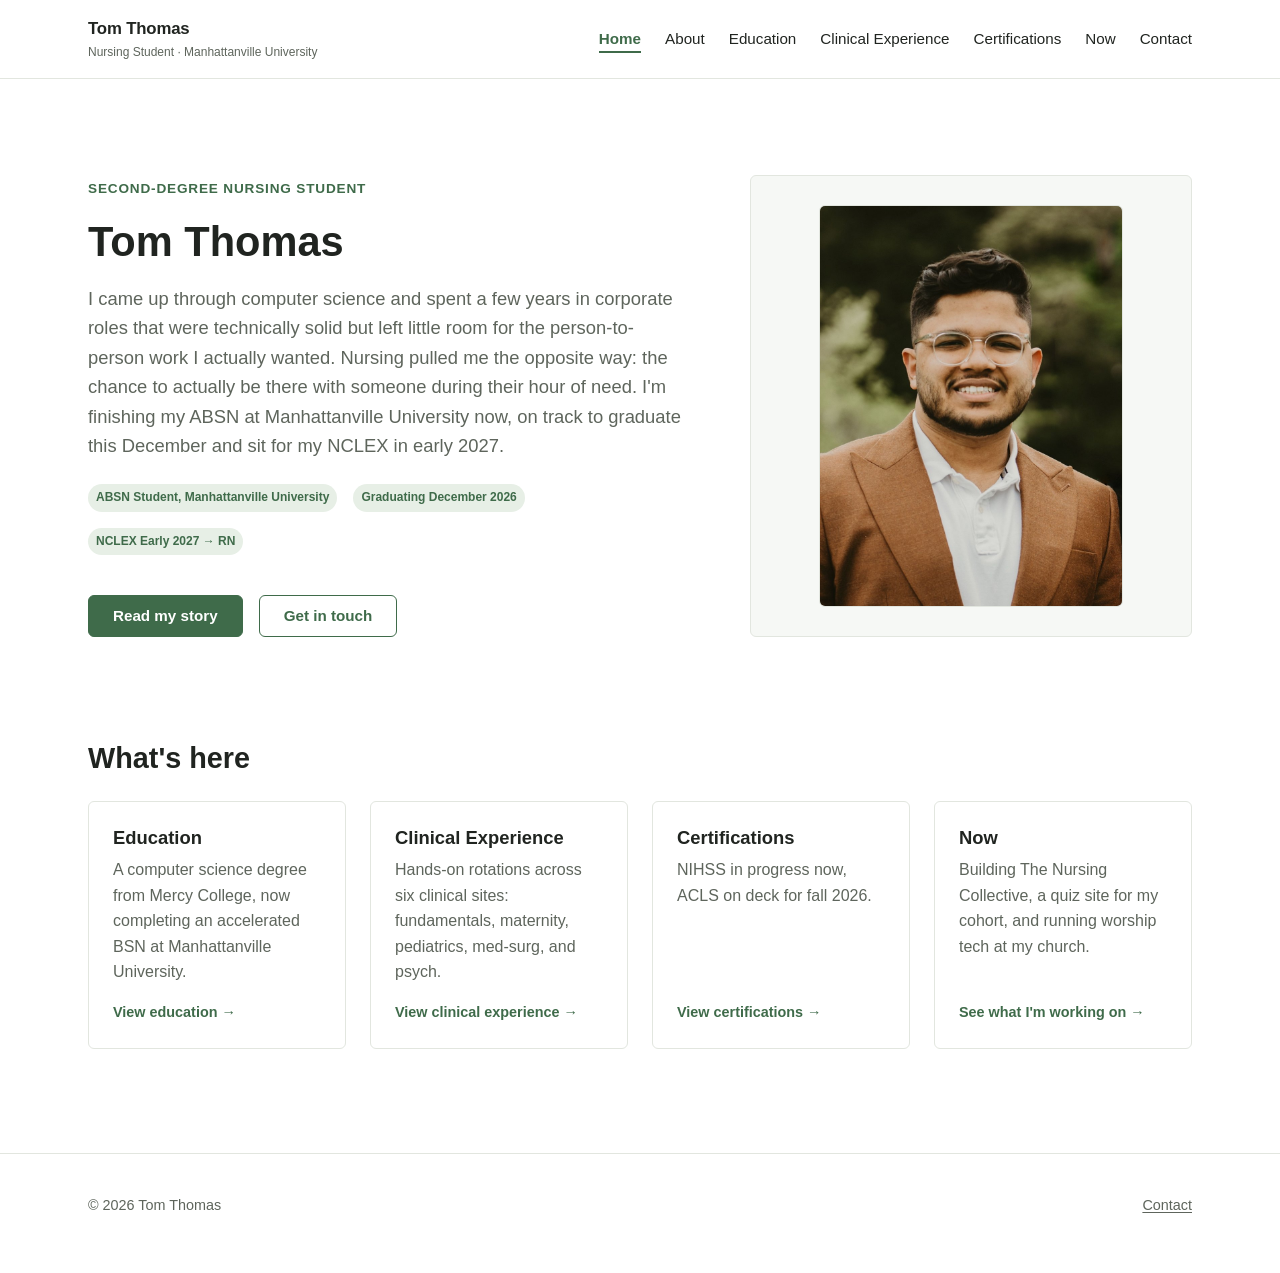
==== index.html @ 62ec6259 "Remove em dashes from copy" ====
<!doctype html>
<html lang="en">
<head>
  <meta charset="UTF-8" />
  <meta name="viewport" content="width=device-width, initial-scale=1.0" />
  <title>Tom Thomas</title>
  <meta name="description" content="Tom Thomas, ABSN nursing student, Manhattanville University." />
  <link rel="stylesheet" href="css/style.css" />
</head>
<body>
  <header class="site-header">
    <div class="container">
      <a class="site-brand" href="index.html">
        Tom Thomas
        <span class="brand-sub">Nursing Student &middot; Manhattanville University</span>
      </a>
      <button class="nav-toggle" type="button" aria-expanded="false" aria-controls="primary-nav">
        <span>Menu</span>
      </button>
      <nav class="site-nav" id="primary-nav" aria-label="Primary">
        <ul>
          <li><a href="index.html">Home</a></li>
          <li><a href="about.html">About</a></li>
          <li><a href="education.html">Education</a></li>
          <li><a href="clinical-experience.html">Clinical Experience</a></li>
          <li><a href="certifications.html">Certifications</a></li>
          <li><a href="now.html">Now</a></li>
          <li><a href="contact.html">Contact</a></li>
        </ul>
      </nav>
    </div>
  </header>

  <main>
    <section class="hero container">
      <div class="hero-grid">
        <div class="hero-content">
          <p class="hero-eyebrow">Second-Degree Nursing Student</p>
          <h1>Tom Thomas</h1>
          <p class="hero-lede">
            I came up through computer science and spent a few years in corporate
            roles that were technically solid but left little room for the
            person-to-person work I actually wanted. Nursing pulled me the
            opposite way: the chance to actually be there with someone
            during their hour of need. I'm finishing my ABSN at Manhattanville
            University now, on track to graduate this December and sit for my
            NCLEX in early 2027.
          </p>
          <div class="hero-status">
            <span class="badge">ABSN Student, Manhattanville University</span>
            <span class="badge">Graduating December 2026</span>
            <span class="badge">NCLEX Early 2027 &rarr; RN</span>
          </div>
          <div class="hero-actions">
            <a class="btn btn-primary" href="about.html">Read my story</a>
            <a class="btn" href="contact.html">Get in touch</a>
          </div>
        </div>
        <div class="hero-photo-frame">
          <img src="assets/tom-portrait.jpg" alt="Tom Thomas smiling outdoors" width="900" height="1190" />
        </div>
      </div>
    </section>

    <section class="section-tight container">
      <div class="section-title">
        <h2>What's here</h2>
      </div>
      <div class="card-grid">
        <article class="card">
          <h3>Education</h3>
          <p>A computer science degree from Mercy College, now completing an accelerated BSN at Manhattanville University.</p>
          <a class="card-link" href="education.html">View education &rarr;</a>
        </article>
        <article class="card">
          <h3>Clinical Experience</h3>
          <p>Hands-on rotations across six clinical sites: fundamentals, maternity, pediatrics, med-surg, and psych.</p>
          <a class="card-link" href="clinical-experience.html">View clinical experience &rarr;</a>
        </article>
        <article class="card">
          <h3>Certifications</h3>
          <p>NIHSS in progress now, ACLS on deck for fall 2026.</p>
          <a class="card-link" href="certifications.html">View certifications &rarr;</a>
        </article>
        <article class="card">
          <h3>Now</h3>
          <p>Building The Nursing Collective, a quiz site for my cohort, and running worship tech at my church.</p>
          <a class="card-link" href="now.html">See what I'm working on &rarr;</a>
        </article>
      </div>
    </section>
  </main>

  <footer class="site-footer">
    <div class="container">
      <p>&copy; <span id="year"></span> Tom Thomas</p>
      <p><a href="contact.html">Contact</a></p>
    </div>
  </footer>

  <script src="js/main.js"></script>
</body>
</html>
---- css/style.css ----
/* ==========================================================================
   Design tokens
   ========================================================================== */

:root {
  /* Color */
  --color-bg: #ffffff;
  --color-bg-alt: #f6f8f5;
  --color-surface: #ffffff;
  --color-text: #202420;
  --color-text-muted: #5e655c;
  --color-border: #e2e6df;
  --color-accent: #3f6b4a;
  --color-accent-hover: #2c4d34;
  --color-accent-soft: #e7efe6;

  /* Status pills (certifications, etc.): kept distinct from the accent hue */
  --status-progress-bg: #e6eef5;
  --status-progress-text: #2c5a86;
  --status-planned-bg: #f2ece2;
  --status-planned-text: #6b5230;
  --status-goal-bg: #eee9f5;
  --status-goal-text: #4d3f6b;

  /* Type */
  --font-sans:
    -apple-system, BlinkMacSystemFont, "Segoe UI", Roboto, Helvetica, Arial,
    sans-serif;
  --font-size-base: 1rem;
  --line-height-base: 1.6;

  /* Spacing scale */
  --space-1: 0.25rem;
  --space-2: 0.5rem;
  --space-3: 1rem;
  --space-4: 1.5rem;
  --space-5: 2.5rem;
  --space-6: 4rem;
  --space-7: 6rem;

  /* Layout */
  --content-width: 46rem;
  --page-width: 72rem;
  --radius: 6px;
  --border-width: 1px;
}

@media (prefers-color-scheme: dark) {
  :root {
    --color-bg: #141815;
    --color-bg-alt: #1a1f1b;
    --color-surface: #1a1f1b;
    --color-text: #e9ece7;
    --color-text-muted: #a3aa9f;
    --color-border: #313830;
    --color-accent: #7fb894;
    --color-accent-hover: #9bcaad;
    --color-accent-soft: #1f2b22;

    --status-progress-bg: #1f2d3a;
    --status-progress-text: #9dc0e0;
    --status-planned-bg: #332b1e;
    --status-planned-text: #e0c493;
    --status-goal-bg: #2a2436;
    --status-goal-text: #c9baE8;
  }
}

/* ==========================================================================
   Reset
   ========================================================================== */

*,
*::before,
*::after {
  box-sizing: border-box;
}

html {
  -webkit-text-size-adjust: 100%;
}

body {
  margin: 0;
  background: var(--color-bg);
  color: var(--color-text);
  font-family: var(--font-sans);
  font-size: var(--font-size-base);
  line-height: var(--line-height-base);
  -webkit-font-smoothing: antialiased;
}

img {
  max-width: 100%;
  display: block;
}

a {
  color: var(--color-accent);
  text-decoration-thickness: 1px;
  text-underline-offset: 2px;
}

a:hover {
  color: var(--color-accent-hover);
}

a:focus-visible,
button:focus-visible {
  outline: 2px solid var(--color-accent);
  outline-offset: 2px;
}

ul,
ol {
  padding-left: 1.2em;
}

h1,
h2,
h3,
h4 {
  line-height: 1.25;
  font-weight: 600;
  margin: 0 0 var(--space-3);
}

h1 {
  font-size: clamp(1.9rem, 1.5rem + 1.8vw, 2.6rem);
}

h2 {
  font-size: clamp(1.4rem, 1.2rem + 0.8vw, 1.8rem);
}

h3 {
  font-size: 1.15rem;
}

p {
  margin: 0 0 var(--space-3);
}

button {
  font-family: inherit;
}

/* ==========================================================================
   Layout primitives
   ========================================================================== */

.container {
  width: 100%;
  max-width: var(--page-width);
  margin-inline: auto;
  padding-inline: var(--space-4);
}

.prose {
  max-width: var(--content-width);
}

.section {
  padding-block: var(--space-6);
}

.section-tight {
  padding-block: var(--space-5);
}

.section-title {
  margin-bottom: var(--space-4);
}

.section-title p {
  color: var(--color-text-muted);
  margin-top: -0.5rem;
}

/* ==========================================================================
   Site header / nav
   ========================================================================== */

.site-header {
  border-bottom: var(--border-width) solid var(--color-border);
  background: var(--color-bg);
  position: sticky;
  top: 0;
  z-index: 10;
}

.site-header .container {
  display: flex;
  align-items: center;
  justify-content: space-between;
  padding-block: var(--space-3);
}

.site-brand {
  font-weight: 700;
  font-size: 1.05rem;
  color: var(--color-text);
  text-decoration: none;
  letter-spacing: -0.01em;
}

.site-brand:hover {
  color: var(--color-text);
}

.site-brand .brand-sub {
  display: block;
  font-weight: 400;
  font-size: 0.75rem;
  color: var(--color-text-muted);
  letter-spacing: 0;
}

.nav-toggle {
  display: none;
  background: none;
  border: var(--border-width) solid var(--color-border);
  border-radius: var(--radius);
  padding: var(--space-2) var(--space-3);
  color: var(--color-text);
  cursor: pointer;
}

.site-nav ul {
  list-style: none;
  display: flex;
  gap: var(--space-4);
  margin: 0;
  padding: 0;
}

.site-nav a {
  color: var(--color-text);
  text-decoration: none;
  font-size: 0.95rem;
  padding-block: var(--space-1);
  border-bottom: 2px solid transparent;
  white-space: nowrap;
}

.site-nav a:hover {
  color: var(--color-accent);
}

.site-nav a[aria-current="page"] {
  color: var(--color-accent);
  border-bottom-color: var(--color-accent);
  font-weight: 600;
}

@media (max-width: 60rem) {
  .nav-toggle {
    display: inline-flex;
    align-items: center;
    gap: var(--space-2);
  }

  .site-nav {
    display: none;
    width: 100%;
    border-top: var(--border-width) solid var(--color-border);
  }

  .site-nav.is-open {
    display: block;
  }

  .site-nav ul {
    flex-direction: column;
    gap: 0;
    padding-block: var(--space-2);
  }

  .site-nav a {
    display: block;
    padding: var(--space-2) 0;
  }

  .site-header .container {
    flex-wrap: wrap;
  }
}

/* ==========================================================================
   Hero
   ========================================================================== */

.hero {
  padding-block: var(--space-7) var(--space-6);
}

.hero-grid {
  display: grid;
  grid-template-columns: 1fr;
  gap: var(--space-5);
  align-items: stretch;
}

@media (min-width: 60rem) {
  .hero-grid {
    grid-template-columns: 1.15fr 0.85fr;
    gap: var(--space-6);
  }
}

.hero-photo-frame {
  background: var(--color-bg-alt);
  border: var(--border-width) solid var(--color-border);
  border-radius: var(--radius);
  padding: var(--space-4);
  display: flex;
  align-items: center;
  justify-content: center;
  min-height: 14rem;
}

.hero-photo-frame img {
  width: 100%;
  max-width: 19rem;
  height: auto;
  border-radius: var(--radius);
  display: block;
  border: var(--border-width) solid var(--color-border);
}

.hero-eyebrow {
  display: inline-block;
  color: var(--color-accent);
  font-weight: 600;
  font-size: 0.85rem;
  text-transform: uppercase;
  letter-spacing: 0.06em;
  margin-bottom: var(--space-3);
}

.hero h1 {
  margin-bottom: var(--space-3);
}

.hero-lede {
  font-size: 1.15rem;
  color: var(--color-text-muted);
  max-width: 38rem;
}

.hero-status {
  display: flex;
  flex-wrap: wrap;
  gap: var(--space-3);
  margin-top: var(--space-4);
}

.hero-actions {
  display: flex;
  flex-wrap: wrap;
  gap: var(--space-3);
  margin-top: var(--space-5);
}

/* ==========================================================================
   Buttons / pills / badges
   ========================================================================== */

.btn {
  display: inline-flex;
  align-items: center;
  gap: var(--space-2);
  padding: var(--space-2) var(--space-4);
  border-radius: var(--radius);
  border: var(--border-width) solid var(--color-accent);
  color: var(--color-accent);
  text-decoration: none;
  font-weight: 600;
  font-size: 0.95rem;
}

.btn:hover {
  background: var(--color-accent-soft);
  color: var(--color-accent-hover);
}

.btn-primary {
  background: var(--color-accent);
  color: var(--color-surface);
}

.btn-primary:hover {
  background: var(--color-accent-hover);
  color: var(--color-surface);
  border-color: var(--color-accent-hover);
}

.badge {
  display: inline-flex;
  align-items: center;
  padding: var(--space-1) var(--space-2);
  border-radius: 999px;
  font-size: 0.75rem;
  font-weight: 600;
  background: var(--color-accent-soft);
  color: var(--color-accent);
}

.status-pill {
  display: inline-flex;
  align-items: center;
  padding: 0.2rem 0.65rem;
  border-radius: 999px;
  font-size: 0.75rem;
  font-weight: 600;
}

.status-pill.is-progress {
  background: var(--status-progress-bg);
  color: var(--status-progress-text);
}

.status-pill.is-planned {
  background: var(--status-planned-bg);
  color: var(--status-planned-text);
}

.status-pill.is-goal {
  background: var(--status-goal-bg);
  color: var(--status-goal-text);
}

/* ==========================================================================
   Cards
   ========================================================================== */

.card-grid {
  display: grid;
  grid-template-columns: repeat(auto-fit, minmax(15rem, 1fr));
  gap: var(--space-4);
}

.card {
  background: var(--color-surface);
  border: var(--border-width) solid var(--color-border);
  border-radius: var(--radius);
  padding: var(--space-4);
  display: flex;
  flex-direction: column;
  gap: var(--space-2);
}

.card h3 {
  margin: 0;
}

.card p {
  color: var(--color-text-muted);
  margin: 0;
  flex-grow: 1;
}

.card-link {
  font-size: 0.9rem;
  font-weight: 600;
  text-decoration: none;
  margin-top: var(--space-2);
}

/* ==========================================================================
   Entry blocks (rotations, certifications, "now" cards, etc.)
   ========================================================================== */

.entry {
  border: var(--border-width) solid var(--color-border);
  border-radius: var(--radius);
  background: var(--color-surface);
  padding: var(--space-4);
  margin-bottom: var(--space-4);
}

.entry-header {
  display: flex;
  flex-wrap: wrap;
  align-items: baseline;
  justify-content: space-between;
  gap: var(--space-2);
  margin-bottom: var(--space-2);
}

.entry-header h3 {
  margin: 0;
}

.entry-meta {
  color: var(--color-text-muted);
  font-size: 0.9rem;
}

.entry-tags {
  display: flex;
  flex-wrap: wrap;
  gap: var(--space-2);
  margin-top: var(--space-2);
}

/* ==========================================================================
   Footer
   ========================================================================== */

.site-footer {
  border-top: var(--border-width) solid var(--color-border);
  padding-block: var(--space-5);
  margin-top: var(--space-6);
  color: var(--color-text-muted);
  font-size: 0.9rem;
}

.site-footer .container {
  display: flex;
  flex-wrap: wrap;
  justify-content: space-between;
  gap: var(--space-3);
}

.site-footer a {
  color: var(--color-text-muted);
}

.site-footer a:hover {
  color: var(--color-accent);
}

/* ==========================================================================
   Forms
   ========================================================================== */

.form-field {
  margin-bottom: var(--space-4);
}

.form-field label {
  display: block;
  font-weight: 600;
  margin-bottom: var(--space-2);
}

.form-field input,
.form-field textarea {
  width: 100%;
  padding: var(--space-2) var(--space-3);
  border: var(--border-width) solid var(--color-border);
  border-radius: var(--radius);
  background: var(--color-surface);
  color: var(--color-text);
  font-family: inherit;
  font-size: 1rem;
}

.form-field input:focus,
.form-field textarea:focus {
  outline: 2px solid var(--color-accent);
  outline-offset: 1px;
}

/* ==========================================================================
   Utilities
   ========================================================================== */

.placeholder-text {
  font-style: italic;
  opacity: 0.65;
}

.visually-hidden {
  position: absolute;
  width: 1px;
  height: 1px;
  padding: 0;
  margin: -1px;
  overflow: hidden;
  clip: rect(0, 0, 0, 0);
  white-space: nowrap;
  border: 0;
}
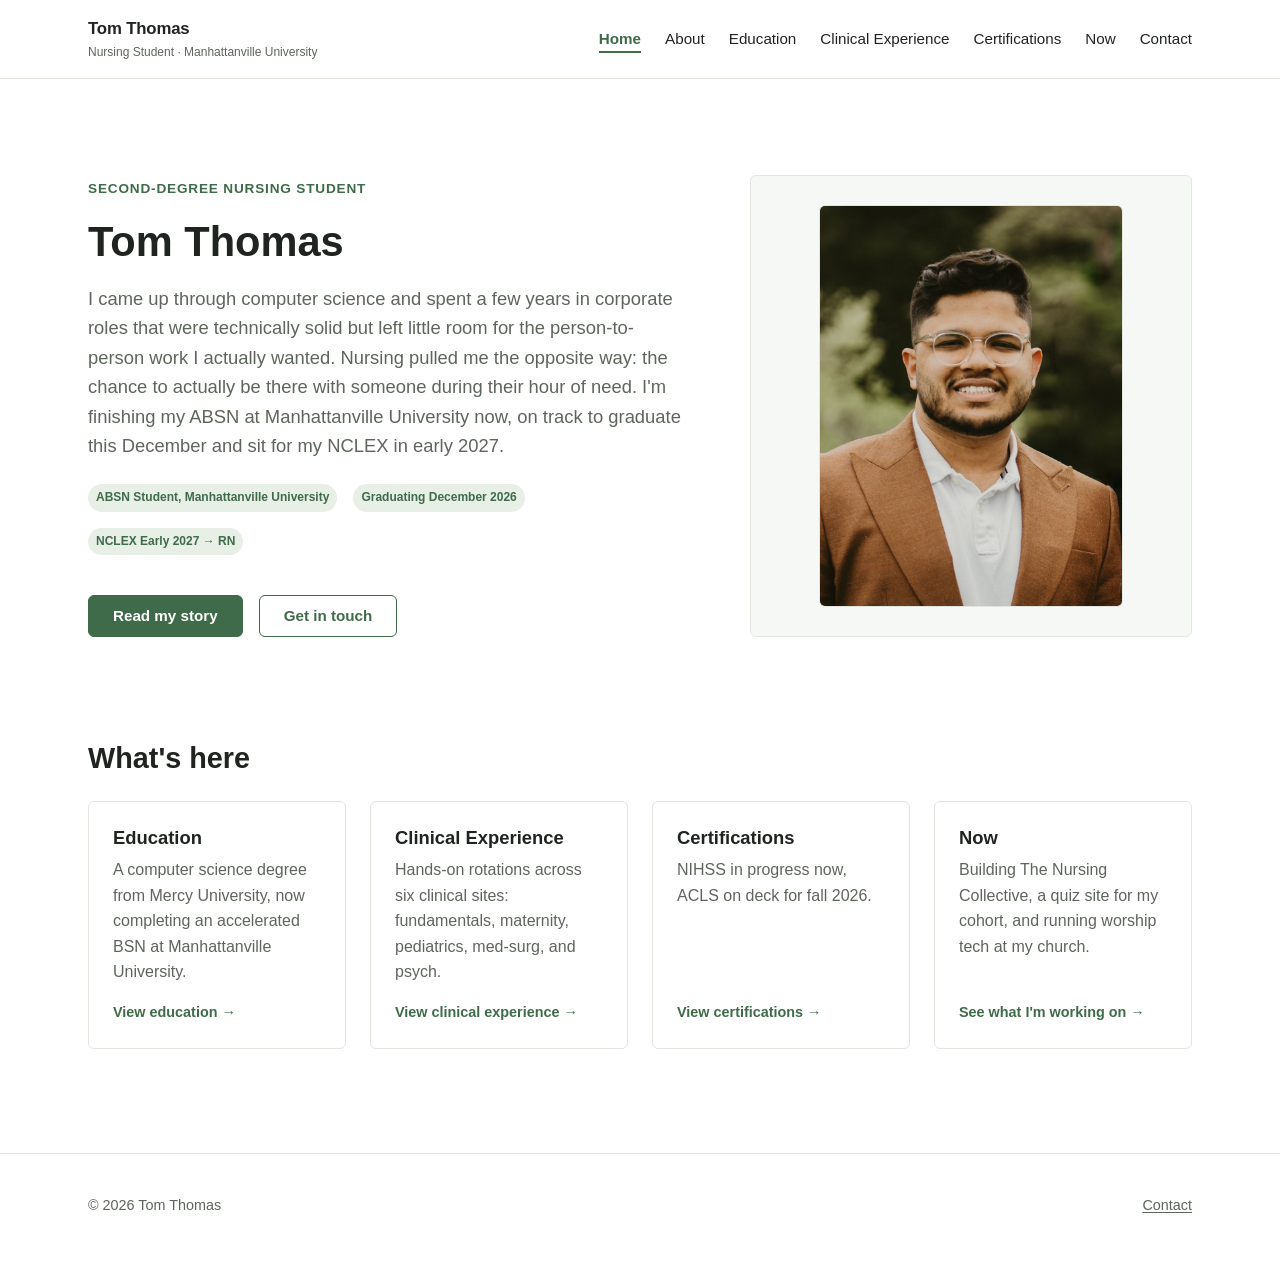
==== commit 76485ae8: "Add Education page; update Mercy College references to Mercy University" ====
--- a/index.html
+++ b/index.html
@@ -69,7 +69,7 @@
       <div class="card-grid">
         <article class="card">
           <h3>Education</h3>
-          <p>A computer science degree from Mercy College, now completing an accelerated BSN at Manhattanville University.</p>
+          <p>A computer science degree from Mercy University, now completing an accelerated BSN at Manhattanville University.</p>
           <a class="card-link" href="education.html">View education &rarr;</a>
         </article>
         <article class="card">
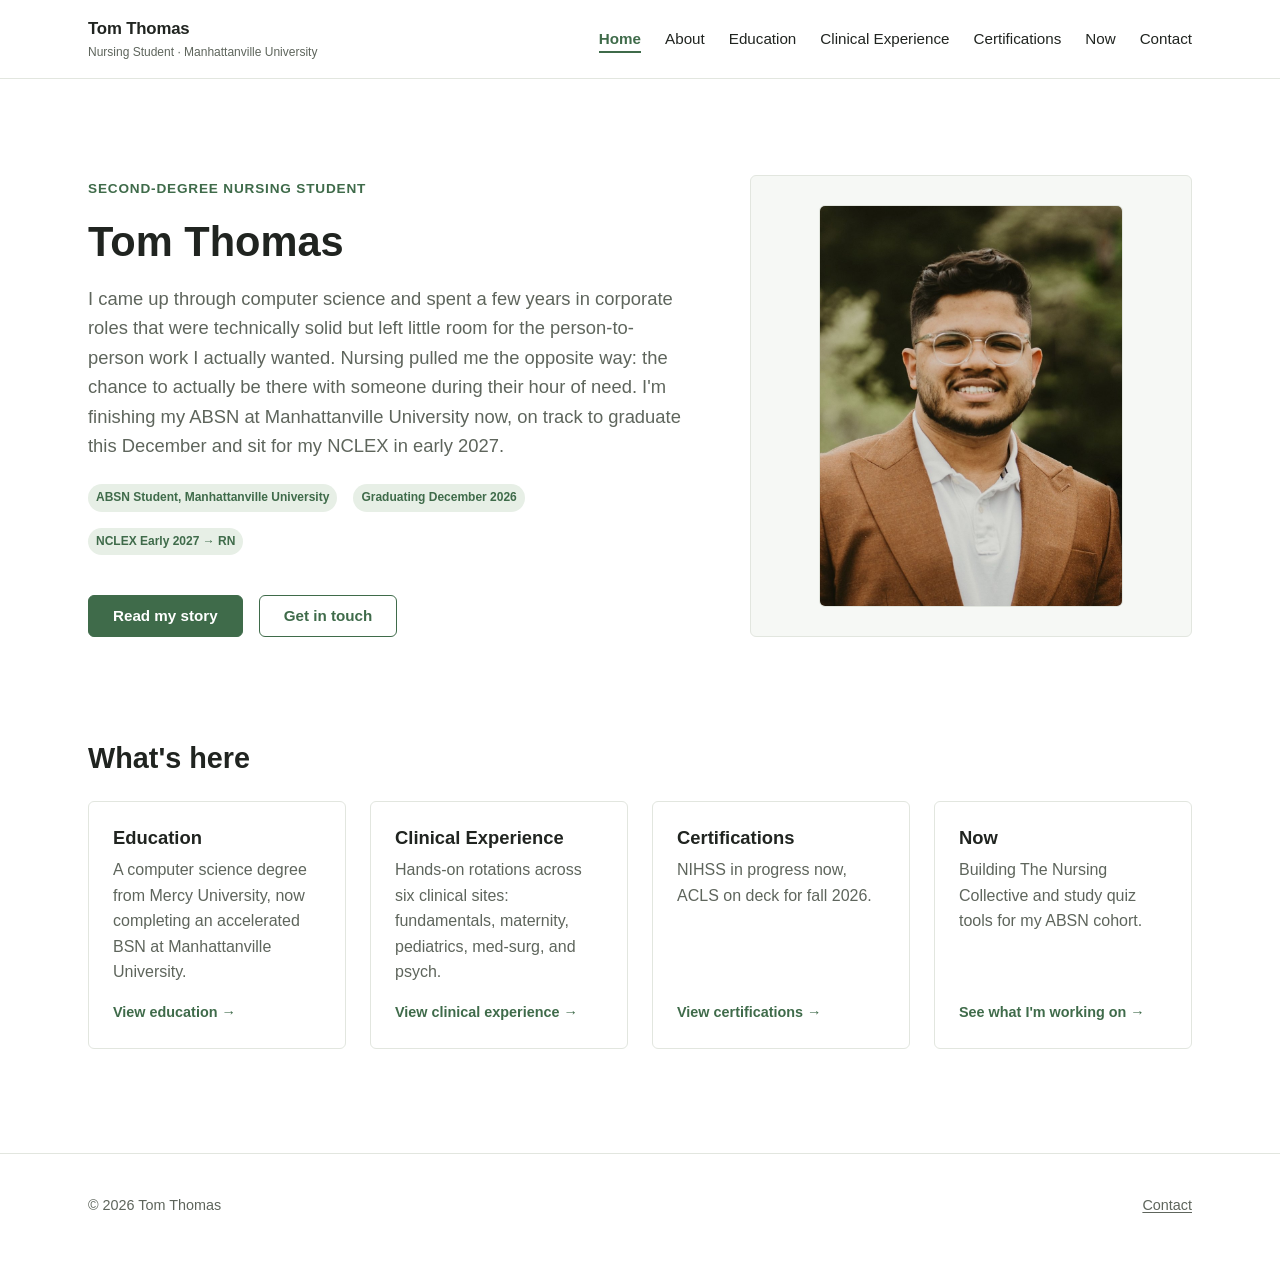
==== commit 4e4f0207: "Add favicon, social preview tags, robots.txt/sitemap, and skip-to-content link Also fixed stale home" ====
--- a/index.html
+++ b/index.html
@@ -5,9 +5,22 @@
   <meta name="viewport" content="width=device-width, initial-scale=1.0" />
   <title>Tom Thomas</title>
   <meta name="description" content="Tom Thomas, ABSN nursing student, Manhattanville University." />
+  <link rel="icon" type="image/svg+xml" href="assets/favicon.svg" />
+  <link rel="icon" type="image/png" sizes="32x32" href="assets/favicon-32.png" />
+  <link rel="apple-touch-icon" href="assets/apple-touch-icon.png" />
+  <meta property="og:type" content="website" />
+  <meta property="og:title" content="Tom Thomas" />
+  <meta property="og:description" content="Tom Thomas, ABSN nursing student, Manhattanville University." />
+  <meta property="og:image" content="assets/tom-portrait.jpg" />
+  <meta property="og:url" content="index.html" />
+  <meta name="twitter:card" content="summary_large_image" />
+  <meta name="twitter:title" content="Tom Thomas" />
+  <meta name="twitter:description" content="Tom Thomas, ABSN nursing student, Manhattanville University." />
+  <meta name="twitter:image" content="assets/tom-portrait.jpg" />
   <link rel="stylesheet" href="css/style.css" />
 </head>
 <body>
+  <a class="skip-link" href="#main-content">Skip to main content</a>
   <header class="site-header">
     <div class="container">
       <a class="site-brand" href="index.html">
@@ -31,7 +44,7 @@
     </div>
   </header>
 
-  <main>
+  <main id="main-content">
     <section class="hero container">
       <div class="hero-grid">
         <div class="hero-content">
@@ -84,7 +97,7 @@
         </article>
         <article class="card">
           <h3>Now</h3>
-          <p>Building The Nursing Collective, a quiz site for my cohort, and running worship tech at my church.</p>
+          <p>Building The Nursing Collective and study quiz tools for my ABSN cohort.</p>
           <a class="card-link" href="now.html">See what I'm working on &rarr;</a>
         </article>
       </div>
--- a/css/style.css
+++ b/css/style.css
@@ -479,6 +479,42 @@
   margin-bottom: var(--space-4);
 }
 
+.timeline {
+  position: relative;
+  padding-left: 2rem;
+}
+
+.timeline-item {
+  position: relative;
+}
+
+.timeline-item::before {
+  content: "";
+  position: absolute;
+  left: -2rem;
+  top: 1.9rem;
+  width: 0.75rem;
+  height: 0.75rem;
+  border-radius: 50%;
+  background: var(--color-accent);
+  border: 2px solid var(--color-bg);
+  z-index: 1;
+}
+
+.timeline-item::after {
+  content: "";
+  position: absolute;
+  left: -1.69rem;
+  top: 2.275rem;
+  bottom: -3.775rem;
+  width: 2px;
+  background: var(--color-border);
+}
+
+.timeline-item:last-child::after {
+  display: none;
+}
+
 .entry-header {
   display: flex;
   flex-wrap: wrap;
@@ -502,6 +538,31 @@
   flex-wrap: wrap;
   gap: var(--space-2);
   margin-top: var(--space-2);
+}
+
+.entry-title-group {
+  display: flex;
+  align-items: center;
+  gap: var(--space-3);
+}
+
+.app-icon {
+  display: inline-flex;
+  align-items: center;
+  justify-content: center;
+  width: 2.5rem;
+  height: 2.5rem;
+  border-radius: 0.65rem;
+  font-family: Georgia, "Times New Roman", serif;
+  font-weight: 700;
+  font-size: 0.85rem;
+  letter-spacing: 0.02em;
+  flex-shrink: 0;
+}
+
+.tnc-icon {
+  background: #0e9a8f;
+  color: #ffffff;
 }
 
 /* ==========================================================================
@@ -583,3 +644,20 @@
   white-space: nowrap;
   border: 0;
 }
+
+.skip-link {
+  position: absolute;
+  left: -9999px;
+  top: 0;
+  z-index: 100;
+  background: var(--color-accent);
+  color: var(--color-surface);
+  padding: var(--space-2) var(--space-3);
+  border-radius: 0 0 var(--radius) 0;
+  font-weight: 600;
+  text-decoration: none;
+}
+
+.skip-link:focus {
+  left: 0;
+}
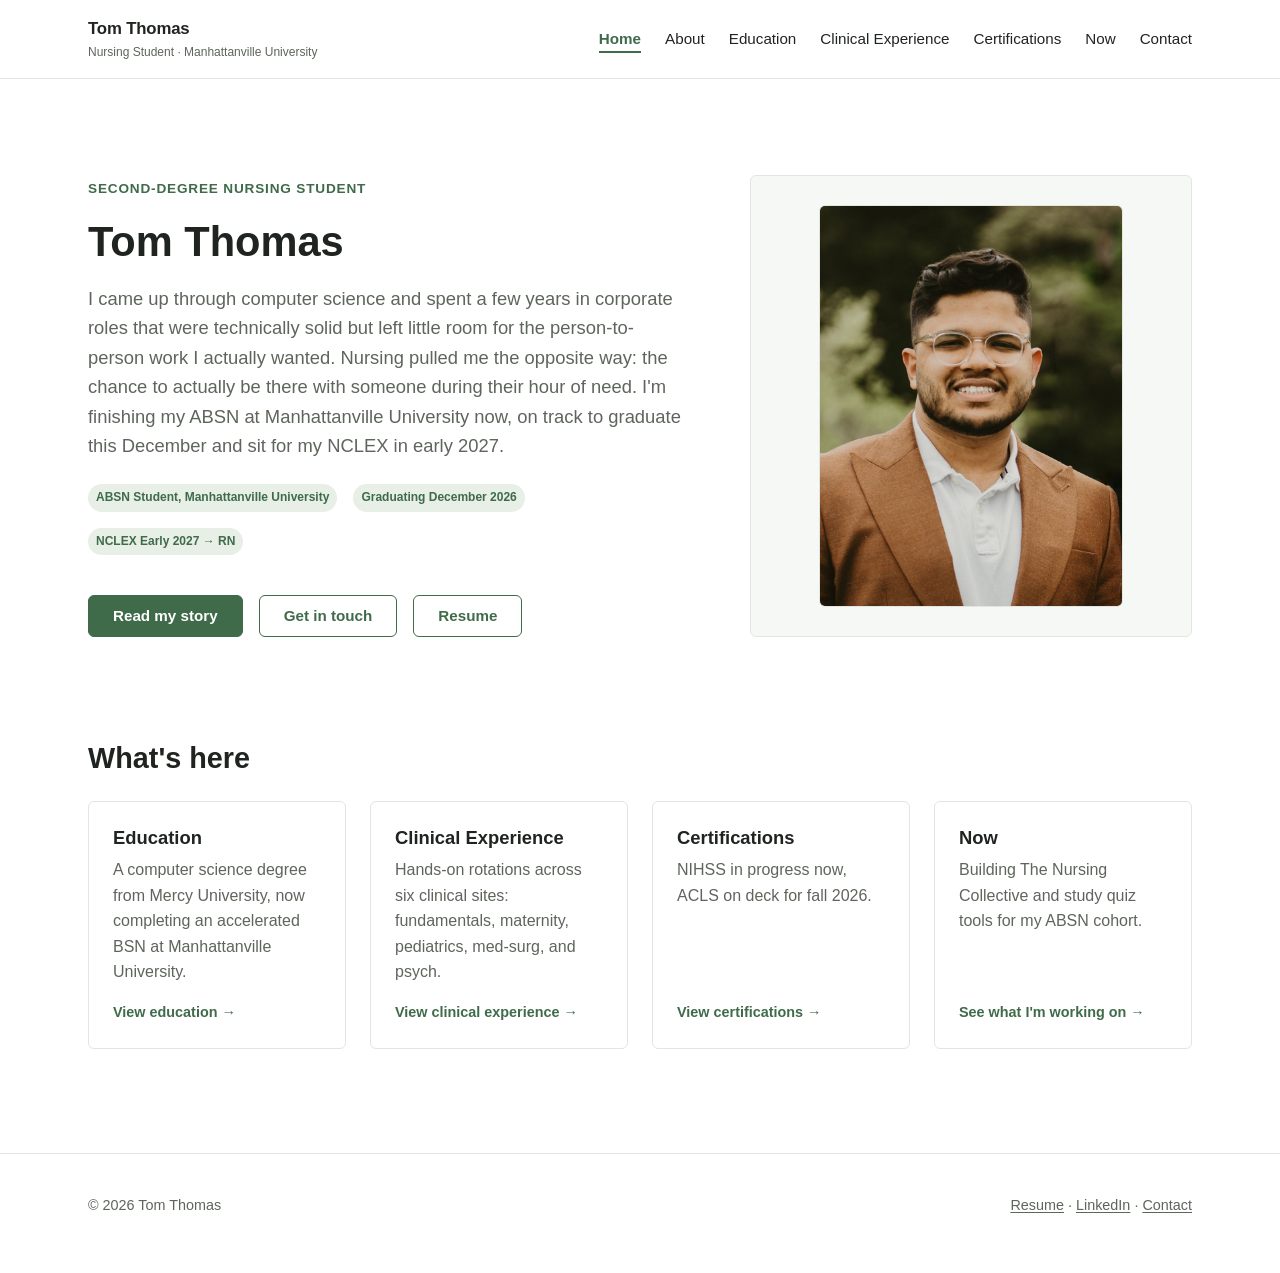
==== commit 3c9c5d9e: "Add card hover states, theme-color meta, resume PDF, and LinkedIn link - Cards and linked Now entrie" ====
--- a/index.html
+++ b/index.html
@@ -3,6 +3,8 @@
 <head>
   <meta charset="UTF-8" />
   <meta name="viewport" content="width=device-width, initial-scale=1.0" />
+  <meta name="theme-color" content="#ffffff" media="(prefers-color-scheme: light)" />
+  <meta name="theme-color" content="#141815" media="(prefers-color-scheme: dark)" />
   <title>Tom Thomas</title>
   <meta name="description" content="Tom Thomas, ABSN nursing student, Manhattanville University." />
   <link rel="icon" type="image/svg+xml" href="assets/favicon.svg" />
@@ -67,6 +69,7 @@
           <div class="hero-actions">
             <a class="btn btn-primary" href="about.html">Read my story</a>
             <a class="btn" href="contact.html">Get in touch</a>
+            <a class="btn" href="assets/tom-thomas-resume.pdf" target="_blank" rel="noopener noreferrer">Resume</a>
           </div>
         </div>
         <div class="hero-photo-frame">
@@ -107,7 +110,13 @@
   <footer class="site-footer">
     <div class="container">
       <p>&copy; <span id="year"></span> Tom Thomas</p>
-      <p><a href="contact.html">Contact</a></p>
+      <p>
+        <a href="assets/tom-thomas-resume.pdf" target="_blank" rel="noopener noreferrer">Resume</a>
+        &middot;
+        <a href="https://www.linkedin.com/in/tomthomas97" target="_blank" rel="noopener noreferrer">LinkedIn</a>
+        &middot;
+        <a href="contact.html">Contact</a>
+      </p>
     </div>
   </footer>
 
--- a/css/style.css
+++ b/css/style.css
@@ -43,6 +43,7 @@
   --page-width: 72rem;
   --radius: 6px;
   --border-width: 1px;
+  --shadow-hover: 0 4px 14px rgba(31, 41, 33, 0.1);
 }
 
 @media (prefers-color-scheme: dark) {
@@ -63,6 +64,8 @@
     --status-planned-text: #e0c493;
     --status-goal-bg: #2a2436;
     --status-goal-text: #c9baE8;
+
+    --shadow-hover: 0 4px 14px rgba(0, 0, 0, 0.45);
   }
 }
 
@@ -441,6 +444,7 @@
 }
 
 .card {
+  position: relative;
   background: var(--color-surface);
   border: var(--border-width) solid var(--color-border);
   border-radius: var(--radius);
@@ -448,6 +452,13 @@
   display: flex;
   flex-direction: column;
   gap: var(--space-2);
+  transition: border-color 0.15s ease, box-shadow 0.15s ease, transform 0.15s ease;
+}
+
+.card:hover {
+  border-color: var(--color-accent);
+  box-shadow: var(--shadow-hover);
+  transform: translateY(-2px);
 }
 
 .card h3 {
@@ -465,6 +476,15 @@
   font-weight: 600;
   text-decoration: none;
   margin-top: var(--space-2);
+}
+
+/* Stretches the card's single link to cover the whole card, so hovering
+   anywhere on the card (not just the link text) shows it's clickable. */
+.card .card-link::after,
+.entry-linked .card-link::after {
+  content: "";
+  position: absolute;
+  inset: 0;
 }
 
 /* ==========================================================================
@@ -477,6 +497,19 @@
   background: var(--color-surface);
   padding: var(--space-4);
   margin-bottom: var(--space-4);
+}
+
+/* Modifier for entries whose single link should make the whole card
+   clickable (see .card .card-link::after above for the stretched-link rule). */
+.entry-linked {
+  position: relative;
+  transition: border-color 0.15s ease, box-shadow 0.15s ease, transform 0.15s ease;
+}
+
+.entry-linked:hover {
+  border-color: var(--color-accent);
+  box-shadow: var(--shadow-hover);
+  transform: translateY(-2px);
 }
 
 .timeline {
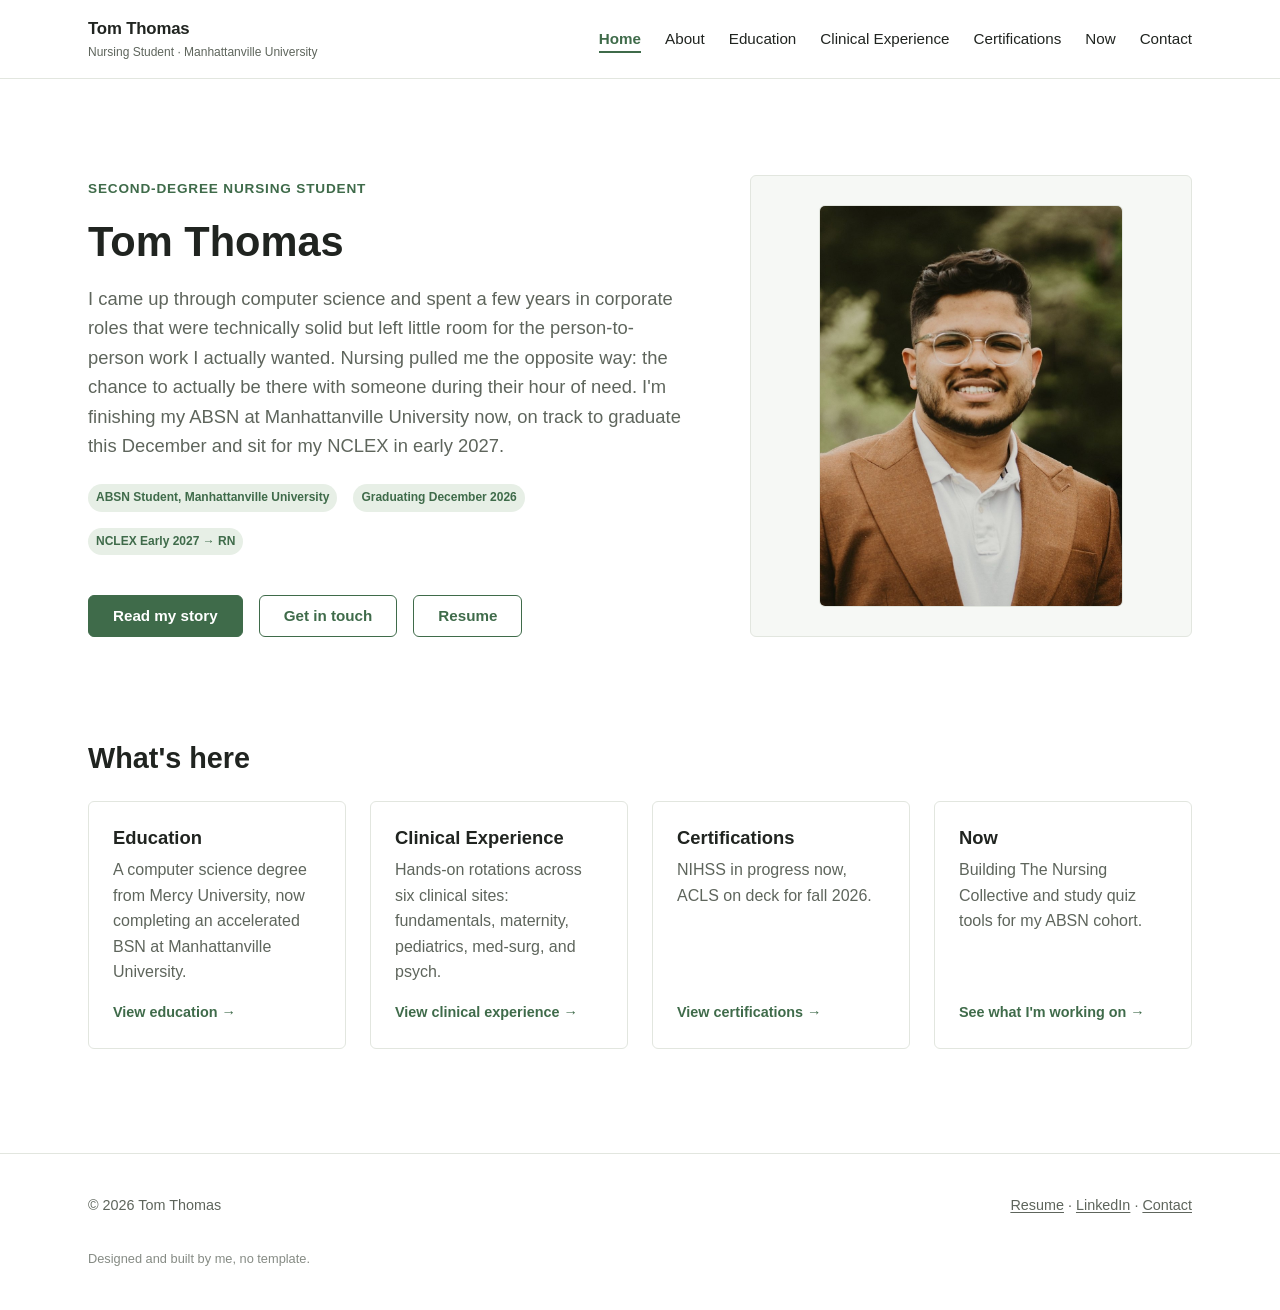
==== commit 7908b605: "Add 'designed and built by me' credit line to footer" ====
--- a/index.html
+++ b/index.html
@@ -13,12 +13,12 @@
   <meta property="og:type" content="website" />
   <meta property="og:title" content="Tom Thomas" />
   <meta property="og:description" content="Tom Thomas, ABSN nursing student, Manhattanville University." />
-  <meta property="og:image" content="assets/tom-portrait.jpg" />
-  <meta property="og:url" content="index.html" />
+  <meta property="og:image" content="https://tomt9715.github.io/personal-website/assets/og-card.png" />
+  <meta property="og:url" content="https://tomt9715.github.io/personal-website/" />
   <meta name="twitter:card" content="summary_large_image" />
   <meta name="twitter:title" content="Tom Thomas" />
   <meta name="twitter:description" content="Tom Thomas, ABSN nursing student, Manhattanville University." />
-  <meta name="twitter:image" content="assets/tom-portrait.jpg" />
+  <meta name="twitter:image" content="https://tomt9715.github.io/personal-website/assets/og-card.png" />
   <link rel="stylesheet" href="css/style.css" />
 </head>
 <body>
@@ -109,14 +109,17 @@
 
   <footer class="site-footer">
     <div class="container">
-      <p>&copy; <span id="year"></span> Tom Thomas</p>
-      <p>
-        <a href="assets/tom-thomas-resume.pdf" target="_blank" rel="noopener noreferrer">Resume</a>
-        &middot;
-        <a href="https://www.linkedin.com/in/tomthomas97" target="_blank" rel="noopener noreferrer">LinkedIn</a>
-        &middot;
-        <a href="contact.html">Contact</a>
-      </p>
+      <div class="site-footer-row">
+        <p>&copy; <span id="year"></span> Tom Thomas</p>
+        <p>
+          <a href="assets/tom-thomas-resume.pdf" target="_blank" rel="noopener noreferrer">Resume</a>
+          &middot;
+          <a href="https://www.linkedin.com/in/tomthomas97" target="_blank" rel="noopener noreferrer">LinkedIn</a>
+          &middot;
+          <a href="contact.html">Contact</a>
+        </p>
+      </div>
+      <p class="footer-credit">Designed and built by me, no template.</p>
     </div>
   </footer>
 
--- a/css/style.css
+++ b/css/style.css
@@ -610,7 +610,7 @@
   font-size: 0.9rem;
 }
 
-.site-footer .container {
+.site-footer-row {
   display: flex;
   flex-wrap: wrap;
   justify-content: space-between;
@@ -623,6 +623,12 @@
 
 .site-footer a:hover {
   color: var(--color-accent);
+}
+
+.footer-credit {
+  margin: var(--space-3) 0 0;
+  font-size: 0.8rem;
+  opacity: 0.75;
 }
 
 /* ==========================================================================
